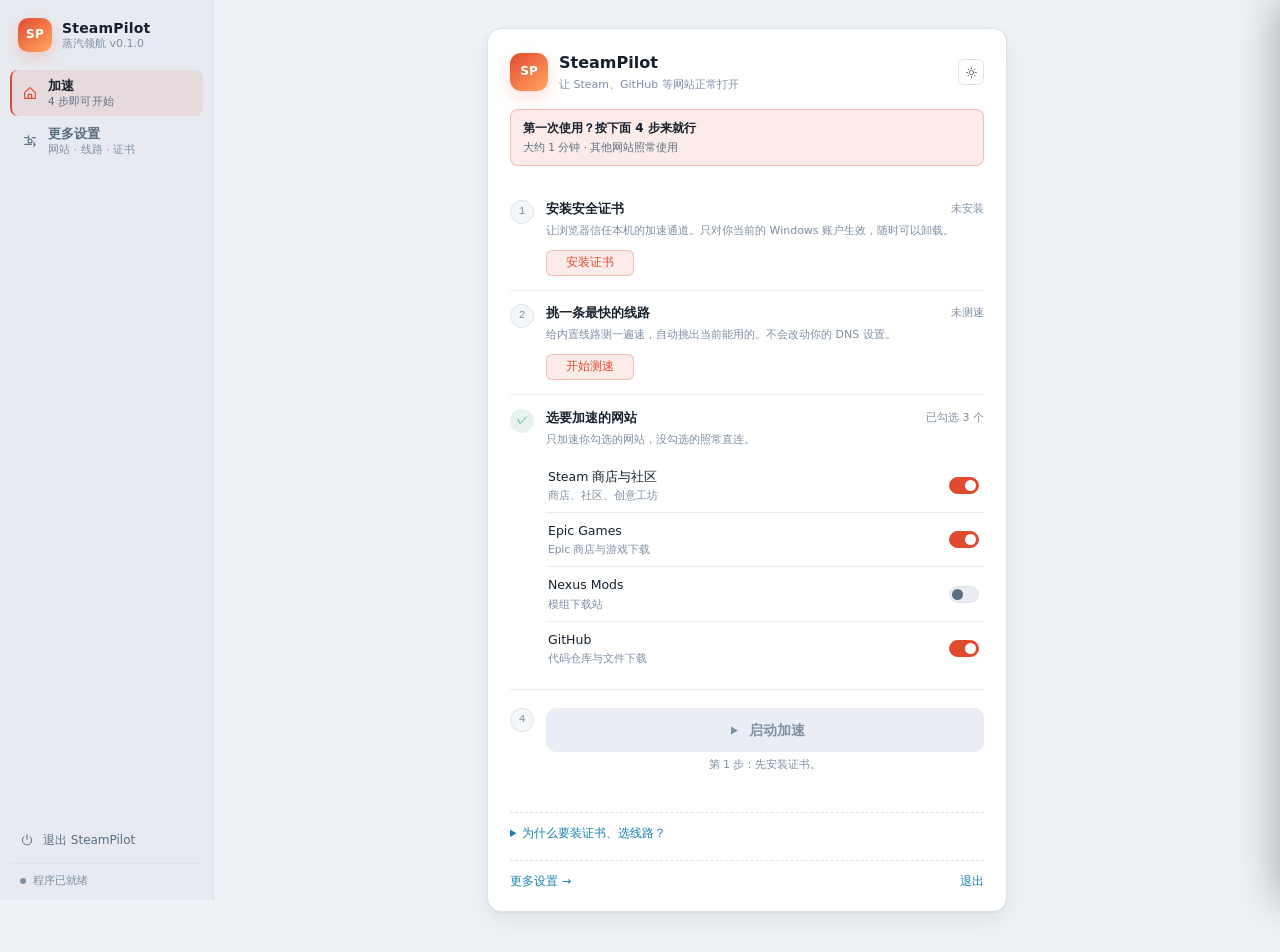
==== static/index.html @ 808a5dc0 "初始化 SteamPilot：Tauri 2 本地加速代理 - 本地 CA + CONNECT/MITM 代理，Akamai 别名 SNI 绕过阻断、严格验签 - 三级漏斗优选 + 在线反馈评分与失败" ====
<!DOCTYPE html>
<html lang="zh-CN" data-theme="light">
<head>
  <meta charset="UTF-8" />
  <meta name="viewport" content="width=device-width, initial-scale=1.0" />
  <title>SteamPilot · 蒸汽领航</title>
  <link rel="stylesheet" href="styles.css" />
</head>
<body>
<div class="app">
  <!-- ==================== 左侧导航 ==================== -->
  <aside class="rail">
    <div class="brand">
      <div class="brand-mark">SP</div>
      <div class="brand-txt">
        <strong>SteamPilot</strong>
        <span>蒸汽领航 v0.1.0</span>
      </div>
    </div>

    <nav class="nav" id="nav">
      <button class="nav-item active" data-view="home">
        <svg viewBox="0 0 24 24"><path d="M4 11.2 12 4l8 7.2V20H4z"/><path d="M9.5 20v-6h5v6"/></svg>
        <span class="nav-txt"><b>加速</b><i id="nav-sub-home">四步完成设置</i></span>
      </button>
      <button class="nav-item nav-home-toggle" data-view="advanced">
        <svg viewBox="0 0 24 24"><circle cx="12" cy="12" r="3"/><path d="M4 7h4M16 7h4M4 17h10M18 17h2M10 4v6M18 14v6"/></svg>
        <span class="nav-txt"><b>更多设置</b><i>网站 · 线路 · 证书</i></span>
      </button>
      <div class="nav-divider nav-advanced"></div>
      <button class="nav-item nav-advanced" data-view="services">
        <svg viewBox="0 0 24 24"><rect x="3" y="4" width="18" height="7" rx="2"/><rect x="3" y="14" width="18" height="7" rx="2"/><path d="M7 7.5h.01M7 17.5h.01"/></svg>
        <span class="nav-txt"><b>网站列表</b><i id="nav-sub-services">0 / 0</i></span>
      </button>
      <button class="nav-item nav-advanced" data-view="cdn">
        <svg viewBox="0 0 24 24"><path d="M6.5 18.5a4.5 4.5 0 0 1-.3-9A6 6 0 0 1 18 10a4.25 4.25 0 0 1-.4 8.5H6.5Z"/><path d="M12 13v4"/></svg>
        <span class="nav-txt"><b>线路测速</b><i id="nav-sub-cdn">0 / 4 线路启用</i></span>
      </button>
      <button class="nav-item nav-advanced" data-view="settings">
        <svg viewBox="0 0 24 24"><circle cx="12" cy="12" r="3"/><path d="M4 7h4M16 7h4M4 17h10M18 17h2M10 4v6M18 14v6"/></svg>
        <span class="nav-txt"><b>常规设置</b><i>开机 · 代理 · 证书</i></span>
      </button>
    </nav>

    <div class="rail-gap"></div>

    <div class="rail-actions">
      <button class="rail-btn" id="quit-app">
        <svg viewBox="0 0 24 24"><path d="M12 3v8"/><path d="M6.5 6.5a8 8 0 1 0 11 0"/></svg>
        <span>退出 SteamPilot</span>
      </button>
    </div>

    <div class="rail-status">
      <span class="dot" id="side-dot"></span>
      <span id="side-status">后端已连接</span>
    </div>
  </aside>

  <!-- ==================== 工作区 ==================== -->
  <div class="workspace">

    <!-- ---------- 首页：四步引导 ---------- -->
    <section class="view active" id="view-home">
      <div class="home-wrap">
        <div class="home-card">
          <div class="home-top">
            <div class="home-brand">
              <span class="home-mark">SP</span>
              <div>
                <h1>SteamPilot</h1>
                <p>让 Steam、GitHub 等网站正常打开</p>
              </div>
            </div>
            <button class="btn-icon" id="home-theme" title="切换深浅主题" aria-label="切换主题">
              <svg viewBox="0 0 24 24"><path d="M12 3v2M12 19v2M3 12h2M19 12h2M5.6 5.6l1.4 1.4M17 17l1.4 1.4M18.4 5.6 17 7M7 17l-1.4 1.4"/><circle cx="12" cy="12" r="4"/></svg>
            </button>
          </div>

          <div class="home-welcome">
            <strong>第一次使用？按下面 4 步来就行</strong>
            <span>大约 1 分钟 · 其他网站照常使用</span>
          </div>

          <ol class="steps-list">
            <li class="step-item" id="step-ca">
              <span class="step-no" data-num="1">1</span>
              <div class="step-body">
                <div class="step-line"><strong>安装安全证书</strong><span class="step-state" id="step-ca-state">未完成</span></div>
                <p>让浏览器信任本机的加速通道。只对你当前的 Windows 账户生效，随时可以卸载。</p>
                <button class="btn-sm accent" id="step-ca-btn">安装证书</button>
              </div>
            </li>

            <li class="step-item" id="step-nodes">
              <span class="step-no" data-num="2">2</span>
              <div class="step-body">
                <div class="step-line"><strong>挑一条最快的线路</strong><span class="step-state" id="step-nodes-state">未测速</span></div>
                <p>给内置线路测一遍速，自动挑出当前能用的。不会改动你的 DNS 设置。</p>
                <button class="btn-sm accent" id="step-nodes-btn">开始测速</button>
              </div>
            </li>

            <li class="step-item" id="step-sites">
              <span class="step-no" data-num="3">3</span>
              <div class="step-body">
                <div class="step-line"><strong>选要加速的网站</strong><span class="step-state" id="step-sites-state">已选 0 个</span></div>
                <p>只加速你勾选的网站，没勾选的照常直连。</p>
                <div class="home-sites" id="home-sites"></div>
              </div>
            </li>

            <li class="step-item" id="step-run">
              <span class="step-no" data-num="4">4</span>
              <div class="step-body">
                <button class="home-run" id="home-run">
                  <svg viewBox="0 0 24 24" class="home-run-ico"><path d="M8 5.5v13l11-6.5z" fill="currentColor" stroke="none"/></svg>
                  <span id="home-run-label">启动加速</span>
                </button>
                <p class="home-hint" id="home-hint">完成前面的步骤后即可启动。</p>
              </div>
            </li>
          </ol>

          <details class="home-help">
            <summary>为什么要装证书、选线路？</summary>
            <p>这些网站在国内访问时容易被干扰，常常打不开或特别慢。软件会先把它们引到本机的加速通道，再从提前测速挑出来的线路转发出去。证书只是让浏览器信任这条本机通道。只有你勾选的网站会走加速，其他网站照常直连。</p>
            <p>隐私说明：已勾选网站的 HTTPS 内容会经过本机代理，理论上在本机可见；软件不会记录 Cookie、密码等信息，也不会上传。不勾选的网站完全不经过本软件。</p>
          </details>

          <div class="home-foot">
            <button class="link-btn" data-goto="advanced">更多设置 →</button>
            <button class="link-btn" id="home-quit">退出</button>
          </div>
        </div>
      </div>
    </section>

    <!-- ---------- 服务管理 ---------- -->
    <section class="view" id="view-services">
      <div class="page">
        <header class="page-head">
          <div>
            <h2>服务管理</h2>
            <p>勾选需要加速的站点；创意工坊修复是 Steam 的内置子功能。</p>
          </div>
          <div class="page-actions">
            <span class="pill" id="svc-count">已启用 0 / 0</span>
          </div>
        </header>
        <div class="tree" id="service-tree"></div>
        <footer class="simple-foot">
          <span class="foot-note">本地节点池 · 手动更新</span>
          <button class="btn-sm" id="btn-refresh">重新优选</button>
        </footer>
      </div>
    </section>

    <!-- ---------- CDN 优选 ---------- -->
    <section class="view" id="view-cdn">
      <div class="page">
        <header class="page-head">
          <div>
            <h2>CDN 优选与上游加速</h2>
            <p>每条线路独立测速，只对启用的线路生效，其余流量保持直连。</p>
          </div>
          <div class="page-actions">
            <button class="btn-sm" id="cdn-settings-btn" title="测速设置">
              <svg viewBox="0 0 24 24" class="btn-ico"><path d="M4 7h9M17 7h3M4 17h3M11 17h9"/><circle cx="15" cy="7" r="2"/><circle cx="9" cy="17" r="2"/></svg>
              测速设置
            </button>
          </div>
        </header>

        <div class="cdn-controls">
          <label class="cc-num"><span>测速总限速</span><input class="text-input narrow" id="cdn-total-limit" type="number" min="10" max="10000" step="10" value="1000" /><em>Mbps</em></label>
          <span class="pill" id="cdn-last-test">尚未测速</span>
        </div>

        <div class="cdn-list" id="cdn-grid"></div>

        <footer class="simple-foot">
          <span class="foot-note">本地节点池 · 手动更新 · 仅 IPv4</span>
          <button class="btn-sm" id="btn-refresh">重新测速已启用的 CDN</button>
        </footer>
      </div>
    </section>

    <!-- ---------- 设置 ---------- -->
    <section class="view" id="view-settings">
      <div class="page">
        <div class="tab-pane active">
          <section class="sec">
            <div class="sec-head"><h3>常规</h3></div>
            <div class="row-line">
              <div class="row-label"><strong>界面主题</strong><span>切换后立即生效并记住选择</span></div>
              <select id="set-theme"><option value="dark">深色</option><option value="light">浅色</option></select>
            </div>
            <label class="row-line">
              <div class="row-label"><strong>开机自启</strong><span>登录 Windows 后自动启动</span></div>
              <input type="checkbox" class="sw" id="set-startup" />
            </label>
            <label class="row-line">
              <div class="row-label"><strong>静默启动</strong><span>只驻留托盘，不弹出主窗口</span></div>
              <input type="checkbox" class="sw" id="set-silent" />
            </label>
            <label class="row-line">
              <div class="row-label"><strong>启动后自动加速</strong><span>沿用上次启用的服务</span></div>
              <input type="checkbox" class="sw" id="set-auto" />
            </label>
            <label class="row-line">
              <div class="row-label"><strong>自动检查更新</strong><span>GitHub Releases 通道</span></div>
              <input type="checkbox" class="sw" id="set-update" checked />
            </label>
          </section>

          <section class="sec">
            <div class="sec-head"><h3>网络接管</h3><span class="pill ok">系统代理 + PAC</span></div>
            <p class="sec-note">启动时把系统代理指向一个本地分流文件：只有勾选的网站走加速，其他网站照常直连。不需要管理员权限，也不装虚拟网卡。</p>
            <label class="row-line">
              <div class="row-label"><strong>退出时自动恢复</strong><span>关闭软件时还原你原来的代理设置</span></div>
              <input type="checkbox" class="sw" id="capture-restore" checked />
            </label>
          </section>

          <section class="sec">
            <div class="sec-head"><h3>本地证书</h3><span class="pill" id="ca-pill">未安装</span></div>
            <div class="cert-card">
              <div class="cert-ico">
                <svg viewBox="0 0 24 24"><path d="M12 3l7 3v6c0 4-3 7-7 9-4-2-7-5-7-9V6z"/><path d="m9 12 2 2 4-4"/></svg>
              </div>
              <div class="cert-txt">
                <strong id="ca-status">本地根证书未安装</strong>
                <p>浏览器到本地代理这一段需要被信任的证书。安装会弹出系统确认，程序绝不静默写入根证书。</p>
              </div>
              <div class="cert-actions">
                <button class="btn-sm accent" id="install-ca">安装证书</button>
                <button class="btn-sm" id="uninstall-ca">取消信任</button>
              </div>
            </div>
          </section>
        </div>
      </div>
    </section>

  </div>
</div>

  <!-- ---------- 测速设置抽屉 ---------- -->
  <div class="drawer-mask" id="drawer-mask"></div>
  <aside class="drawer" id="test-drawer" aria-hidden="true">
    <div class="drawer-head">
      <div><h3>测速设置</h3><p>测速标的按线路分开，其余参数对所有线路生效</p></div>
      <button class="btn-icon" id="drawer-close" title="关闭" aria-label="关闭">
        <svg viewBox="0 0 24 24"><path d="m6 6 12 12M18 6 6 18"/></svg>
      </button>
    </div>

    <div class="drawer-body">
      <div class="tset-grid">
        <section class="tset-group">
          <h4>测速标的（按线路）</h4>
          <p class="tset-tip">每条线路只测自己 CDN 上的文件。四家链接不能共用，否则测出来的速率是假的。</p>
          <div class="url-list" id="ts-url-list"></div>

          <h4>候选与复用</h4>
          <label class="tset-row">
            <div><strong>复用 5 分钟内的优选结果</strong><small>重复测速时先看上次结果是否还新</small></div>
            <input type="checkbox" class="sw" id="ts-reuse" />
          </label>
          <label class="tset-row">
            <div><strong>随机替换被测 IP</strong><small>测速前将每个 IPv4 的末段随机替换为 10~254</small></div>
            <input type="checkbox" class="sw" id="ts-random-tail" />
          </label>
          <div class="tset-row">
            <div><strong>测速 IP 列表</strong><small>使用内置节点池，本地文件手动更新</small></div>
            <span class="pill" id="ts-ip-count">0 个 IP</span>
          </div>
        </section>

        <section class="tset-group">
          <h4>速率筛选</h4>
          <label class="tset-row">
            <div><strong>最低速率</strong><small>全部批次测速汇总后，低于该速率的节点不进入结果</small></div>
            <span class="num-wrap"><input class="text-input narrow" id="ts-min-speed" type="number" min="1" max="10000" step="1" value="10" /><em>Mbps</em></span>
          </label>
          <label class="tset-row">
            <div><strong>优选 IP 保留上限</strong><small>汇总后按速度优先、延迟次优先保留</small></div>
            <input class="text-input narrow" id="ts-keep" type="number" min="1" max="64" value="2" />
          </label>

          <h4>批次与并发</h4>
          <label class="tset-row">
            <div><strong>参与后续检测数量</strong><small>0 表示全部 IP；否则按延迟从快到慢取</small></div>
            <input class="text-input narrow" id="ts-stage1" type="number" min="0" max="256" value="8" />
          </label>
          <label class="tset-row">
            <div><strong>每批测速 IP 上限</strong><small>一次只测一个，结果最稳但会慢一些</small></div>
            <input class="text-input narrow" id="ts-batch" type="number" min="1" max="64" value="1" />
          </label>
          <label class="tset-row">
            <div><strong>手动及启动测速并发数</strong><small>内部并发，不是同时启用的 CDN 数量</small></div>
            <input class="text-input narrow" id="ts-concurrency" type="number" min="1" max="128" value="8" />
          </label>
        </section>
      </div>

      <details class="tset-adv">
        <summary>高级探测参数</summary>
        <div class="tset-adv-body">
          <label class="tset-row"><div><strong>握手超时</strong><small>TCP + TLS 握手等待上限</small></div><span class="num-wrap"><input class="text-input narrow" id="ts-timeout" type="number" min="500" max="15000" step="500" value="4000" /><em>ms</em></span></label>
          <label class="tset-row"><div><strong>取样大小</strong><small>下载测速的 Range 取样长度</small></div><span class="num-wrap"><input class="text-input narrow" id="ts-sample" type="number" min="1" max="64" value="8" /><em>MB</em></span></label>
          <label class="tset-row"><div><strong>上游别名 SNI</strong><small>Akamai 证书校验所用的合法别名</small></div>
            <select id="ts-alias">
              <option value="auto">自动轮换</option>
              <option value="steamcommunity-a.akamaihd.net">steamcommunity-a.akamaihd.net</option>
              <option value="steamstore-a.akamaized.net">steamstore-a.akamaized.net</option>
              <option value="steamcdn-a.akamaihd.net">steamcdn-a.akamaihd.net</option>
              <option value="steambroadcast.akamaized.net">steambroadcast.akamaized.net</option>
            </select>
          </label>
          <label class="tset-row"><div><strong>证书校验保留数</strong><small>通过严格验签后进入测速的节点数</small></div><input class="text-input narrow" id="ts-stage2" type="number" min="1" max="64" value="4" /></label>
        </div>
      </details>
    </div>

    <div class="drawer-foot">
      <span class="drawer-note">设置保存在本机，不影响白名单以外的流量。</span>
      <div>
        <button class="btn-sm" id="drawer-cancel">取消</button>
        <button class="btn-sm accent" id="drawer-save">保存设置</button>
      </div>
    </div>
  </aside>

<div class="toast" id="toast"></div>
<script src="nodes-data.js"></script>
<script src="app.js"></script>
</body>
</html>
---- static/styles.css ----
/* ==========================================================================
   SteamPilot 界面样式
   布局参考：左侧导航 / 中间列表 / 右侧控制栏，工作区各页可独立滚动
   配色：石墨底 + 炭火主色（动作）+ 钢蓝数据色（指标），与纯红方案区分
   ========================================================================== */

:root {
  --bg: #0b0f14;
  --rail: #0d131a;
  --panel: #111922;
  --panel-2: #16202b;
  --panel-3: #1b2733;
  --line: #1e2a36;
  --line-soft: #17212b;
  --text: #e7eef6;
  --dim: #8ba0b4;
  --dim-2: #63788d;
  --accent: #ff6448;
  --accent-soft: rgba(255, 100, 72, 0.13);
  --accent-line: rgba(255, 100, 72, 0.38);
  --steel: #58b6e0;
  --steel-soft: rgba(88, 182, 224, 0.13);
  --green: #3fce8f;
  --green-soft: rgba(63, 206, 143, 0.12);
  --amber: #e9b44c;
  --amber-soft: rgba(233, 180, 76, 0.12);
  --cb-border: #33465a;
  --shadow: 0 1px 0 rgba(255, 255, 255, 0.02), 0 12px 30px rgba(0, 0, 0, 0.35);
}

html[data-theme="light"] {
  --bg: #eef1f5;
  --rail: #e7ebf1;
  --panel: #ffffff;
  --panel-2: #f4f6fa;
  --panel-3: #eaeef4;
  --line: #dde3ec;
  --line-soft: #e8edf3;
  --text: #16202c;
  --dim: #5b6d80;
  --dim-2: #7e8fa2;
  --accent: #e04a2f;
  --accent-soft: rgba(224, 74, 47, 0.1);
  --accent-line: rgba(224, 74, 47, 0.3);
  --steel: #1c7fae;
  --steel-soft: rgba(28, 127, 174, 0.1);
  --green: #17855c;
  --green-soft: rgba(23, 133, 92, 0.1);
  --amber: #9a6a00;
  --amber-soft: rgba(154, 106, 0, 0.1);
  --cb-border: #b9c6d5;
  --shadow: 0 1px 2px rgba(22, 32, 44, 0.06), 0 10px 24px rgba(22, 32, 44, 0.06);
}

* { box-sizing: border-box; }

html, body { height: 100%; }
body {
  margin: 0;
  overflow: hidden;
  background: var(--bg);
  color: var(--text);
  font: 13px/1.45 "Segoe UI", "Microsoft YaHei", system-ui, -apple-system, sans-serif;
  -webkit-font-smoothing: antialiased;
}

button, input, select { font: inherit; color: inherit; }
button { cursor: pointer; border: 0; background: none; padding: 0; }
svg { width: 16px; height: 16px; fill: none; stroke: currentColor; stroke-width: 1.7; stroke-linecap: round; stroke-linejoin: round; flex: 0 0 auto; }
input, select { outline: none; }
::selection { background: var(--accent-soft); }

/* 滚动条 */
::-webkit-scrollbar { width: 10px; height: 10px; }
::-webkit-scrollbar-thumb { background: var(--panel-3); border-radius: 8px; border: 2px solid transparent; background-clip: padding-box; }
::-webkit-scrollbar-thumb:hover { background: var(--dim-2); background-clip: padding-box; border: 2px solid transparent; }
::-webkit-scrollbar-track { background: transparent; }

/* ============================ 左侧导航 ============================ */
.app { display: flex; height: 100vh; }

.rail {
  width: 214px; flex: 0 0 214px;
  background: var(--rail);
  border-right: 1px solid var(--line);
  display: flex; flex-direction: column;
  padding: 16px 10px 0;
}

.brand { display: flex; align-items: center; gap: 10px; padding: 2px 8px 18px; }
.brand-mark {
  width: 34px; height: 34px; border-radius: 10px;
  display: grid; place-items: center;
  background: linear-gradient(140deg, var(--accent), #ff9a5a 85%);
  color: #fff; font-size: 12px; font-weight: 800; letter-spacing: 0.4px;
  box-shadow: 0 6px 16px rgba(255, 100, 72, 0.25);
}
.brand-txt { display: flex; flex-direction: column; line-height: 1.3; min-width: 0; }
.brand-txt strong { font-size: 14px; letter-spacing: 0.2px; }
.brand-txt span { color: var(--dim-2); font-size: 11px; }

.nav { display: flex; flex-direction: column; gap: 2px; }
.nav-item {
  display: flex; align-items: center; gap: 10px;
  padding: 8px 10px; border-radius: 8px;
  color: var(--dim); text-align: left;
  border-left: 2px solid transparent;
  transition: background 0.14s, color 0.14s;
}
.nav-item:hover { background: var(--panel); color: var(--text); }
.nav-item.active { background: var(--accent-soft); color: var(--text); border-left-color: var(--accent); }
.nav-item.active svg { color: var(--accent); }
.nav-txt { display: flex; flex-direction: column; line-height: 1.28; min-width: 0; }
.nav-txt b { font-size: 13px; font-weight: 600; }
.nav-txt i { font-style: normal; color: var(--dim-2); font-size: 10.5px; letter-spacing: 0.1px; }
.nav-item.active .nav-txt i { color: var(--dim); }

.rail-gap { flex: 1; }

.traffic {
  border-top: 1px solid var(--line);
  border-bottom: 1px solid var(--line);
  padding: 10px 10px 9px;
  display: flex; flex-direction: column; gap: 6px;
}
.traffic-row { display: flex; align-items: center; justify-content: space-between; font-size: 11px; color: var(--dim-2); }
.traffic-row b { font-family: Consolas, "Courier New", monospace; font-size: 11px; color: var(--dim); font-weight: 500; }
.traffic-row.total { margin-top: 3px; padding-top: 7px; border-top: 1px dashed var(--line); color: var(--dim); }
.traffic-row.total b { color: var(--steel); }

.rail-actions { display: flex; flex-direction: column; gap: 1px; padding: 6px 0; }
.rail-btn {
  display: flex; align-items: center; gap: 9px;
  padding: 8px 10px; border-radius: 7px; color: var(--dim); font-size: 12px;
}
.rail-btn:hover { background: var(--panel); color: var(--text); }
.rail-btn svg { width: 14px; height: 14px; }

.rail-status {
  display: flex; align-items: center; gap: 7px;
  padding: 9px 10px 11px; border-top: 1px solid var(--line);
  color: var(--dim-2); font-size: 11px;
}
.dot { width: 6px; height: 6px; border-radius: 50%; background: var(--dim-2); display: inline-block; }
.dot.on { background: var(--green); box-shadow: 0 0 0 3px var(--green-soft); }

/* ============================ 工作区 ============================ */
.workspace { flex: 1; min-width: 0; display: flex; }
.view { display: none; flex: 1; min-width: 0; }
.view.active { display: flex; }

.col { display: flex; flex-direction: column; min-width: 0; min-height: 0; }
.list-col { flex: 1; background: var(--bg); }
.side-col { width: 296px; flex: 0 0 296px; background: var(--rail); border-left: 1px solid var(--line); overflow: auto; }

.col-head {
  height: 52px; flex: 0 0 52px;
  display: flex; align-items: center; justify-content: space-between; gap: 12px;
  padding: 0 14px;
  border-bottom: 1px solid var(--line);
  background: var(--bg);
}
.col-title { display: flex; align-items: baseline; gap: 9px; min-width: 0; }
.col-title h2 { margin: 0; font-size: 14px; font-weight: 650; letter-spacing: 0.2px; }
.count { color: var(--dim-2); font-size: 11px; }
.hint { color: var(--dim-2); font-size: 10.5px; }
.col-tools { display: flex; align-items: center; gap: 10px; }

.mini-check { display: flex; align-items: center; gap: 6px; color: var(--dim); font-size: 11.5px; cursor: pointer; user-select: none; white-space: nowrap; }
.mini-check input { margin: 0; }

.search {
  display: flex; align-items: center; gap: 6px;
  background: var(--panel); border: 1px solid var(--line);
  border-radius: 7px; padding: 0 8px; height: 28px;
  transition: border-color 0.14s;
}
.search:focus-within { border-color: var(--accent-line); }
.search svg { width: 13px; height: 13px; color: var(--dim-2); }
.search input { width: 150px; border: 0; background: none; font-size: 12px; }
.search input::placeholder { color: var(--dim-2); }

/* 自定义勾选框 */
input[type="checkbox"].cb, .mini-check input, #svc-all {
  appearance: none; width: 14px; height: 14px; border-radius: 4px;
  border: 1px solid var(--cb-border); background: var(--panel-2);
  display: inline-grid; place-content: center; cursor: pointer; flex: 0 0 auto;
  transition: 0.13s;
}
input[type="checkbox"].cb:hover, #svc-all:hover { border-color: var(--accent); }
input[type="checkbox"].cb:checked, #svc-all:checked {
  background: var(--accent); border-color: var(--accent);
}
input[type="checkbox"].cb:checked::after, #svc-all:checked::after {
  content: ""; width: 8px; height: 4px; margin-top: -2px;
  border-left: 1.8px solid #fff; border-bottom: 1.8px solid #fff;
  transform: rotate(-45deg);
}
input[type="checkbox"].cb:indeterminate, #svc-all:indeterminate {
  background: var(--accent-soft); border-color: var(--accent-line);
}
input[type="checkbox"].cb:indeterminate::after, #svc-all:indeterminate::after {
  content: ""; width: 7px; height: 1.8px; background: var(--accent);
}

/* 开关 */
input[type="checkbox"].sw {
  appearance: none; width: 34px; height: 19px; flex: 0 0 34px;
  border-radius: 99px; background: var(--panel-3); border: 1px solid var(--line);
  position: relative; cursor: pointer; transition: 0.16s;
}
input[type="checkbox"].sw::after {
  content: ""; position: absolute; top: 2px; left: 2px;
  width: 13px; height: 13px; border-radius: 50%;
  background: var(--dim); transition: 0.16s;
}
input[type="checkbox"].sw:checked { background: var(--accent); border-color: var(--accent); }
input[type="checkbox"].sw:checked::after { left: 17px; background: #fff; }

/* 小号开关：放在服务详情里，不喧宾夺主 */
input[type="checkbox"].sw.sm { width: 30px; height: 17px; flex-basis: 30px; }
input[type="checkbox"].sw.sm::after { width: 11px; height: 11px; }
input[type="checkbox"].sw.sm:checked::after { left: 15px; }

/* ============================ 服务树 ============================ */
.tree { flex: 1; overflow: auto; padding: 6px 0 18px; }

.grp { padding: 0 8px; }
.grp-head {
  display: flex; align-items: center; gap: 8px;
  height: 34px; padding: 0 8px; border-radius: 7px;
  color: var(--text); user-select: none;
}
.grp-head:hover { background: var(--panel); }
.chev {
  width: 16px; height: 16px; display: grid; place-items: center;
  color: var(--dim-2); transition: transform 0.16s;
}
.chev svg { width: 12px; height: 12px; }
.grp.collapsed .chev { transform: rotate(-90deg); }
.grp-ico { width: 18px; height: 18px; display: grid; place-items: center; color: var(--steel); }
.grp-ico svg { width: 15px; height: 15px; }
.grp-name { font-size: 12.5px; font-weight: 600; letter-spacing: 0.2px; }
.grp-count { margin-left: auto; color: var(--dim-2); font-size: 11px; font-family: Consolas, monospace; }
.grp-body { padding: 1px 0 6px; }
.grp.collapsed .grp-body { display: none; }

.row {
  display: flex; align-items: center; gap: 8px;
  height: 32px; padding: 0 8px 0 26px; border-radius: 6px;
  position: relative; user-select: none;
}
.row:hover { background: var(--panel); }
.row-name { font-size: 12.5px; color: var(--text); cursor: default; }
.row.dim .row-name { color: var(--dim); }
.row .chip {
  font-size: 9.5px; letter-spacing: 0.3px; text-transform: uppercase;
  padding: 1px 5px; border-radius: 4px; color: var(--dim);
  background: var(--panel-2); border: 1px solid var(--line); opacity: 0;
  transition: opacity 0.12s;
}
.row:hover .chip, .row.open .chip { opacity: 1; }
.chip.akamai { color: #ff9f6e; }
.chip.fastly { color: #a08cff; }
.chip.cloudflare { color: var(--amber); }
.chip.auto { color: var(--steel); }
.chip.fix { color: var(--green); }
.row-info {
  margin-left: auto; width: 20px; height: 20px; border-radius: 5px;
  display: grid; place-items: center; color: var(--dim-2); opacity: 0;
}
.row:hover .row-info, .row.open .row-info { opacity: 1; }
.row-info:hover { background: var(--panel-3); color: var(--text); }
.row-info svg { width: 13px; height: 13px; }

.row-detail {
  margin: 2px 8px 6px 26px; padding: 10px 12px;
  background: var(--panel); border: 1px solid var(--line);
  border-left: 2px solid var(--accent-line);
  border-radius: 0 7px 7px 0;
  display: grid; gap: 5px;
  animation: fade 0.14s ease-out;
}
@keyframes fade { from { opacity: 0; transform: translateY(-3px); } to { opacity: 1; transform: none; } }
.row-detail div { display: flex; gap: 10px; font-size: 11.5px; }
.row-detail span { color: var(--dim-2); flex: 0 0 62px; }
.row-detail code { font-family: Consolas, monospace; color: var(--dim); font-size: 11px; word-break: break-all; }

.add-row {
  width: calc(100% - 32px);
  margin: 10px 16px 0; padding: 8px; border-radius: 6px;
  color: var(--dim); cursor: pointer;
  border: 1px dashed var(--line);
  display: flex; align-items: center; gap: 7px;
  font-size: 11.5px; text-align: left;
  transition: 0.14s;
}
.add-row:hover { color: var(--accent); border-color: var(--accent-line); background: var(--accent-soft); }
.add-row svg { width: 12px; height: 12px; }

.add-form {
  margin: 6px 16px 0; padding: 12px;
  background: var(--panel); border: 1px solid var(--line); border-radius: 8px;
  display: flex; flex-direction: column; gap: 8px;
}
.add-form input {
  height: 28px; padding: 0 9px; font-size: 11.5px;
  background: var(--panel-2); border: 1px solid var(--line); border-radius: 6px;
}
.add-form input:focus { border-color: var(--accent-line); }
.add-form .form-actions { display: flex; justify-content: flex-end; gap: 6px; }

.col-foot {
  display: flex; align-items: center; justify-content: space-between; gap: 12px;
  padding: 0 14px; border-top: 1px solid var(--line);
  background: var(--rail);
}
.foot-note { color: var(--dim-2); font-size: 11px; }
.foot-actions { display: flex; align-items: center; gap: 6px; }

.btn-sm {
  height: 26px; padding: 0 10px; border-radius: 6px;
  border: 1px solid var(--line); background: var(--panel);
  color: var(--dim); font-size: 11.5px; white-space: nowrap;
  transition: 0.14s;
}
.btn-sm:hover { color: var(--text); border-color: #33465a; }
.btn-sm.accent { background: var(--accent-soft); border-color: var(--accent-line); color: var(--accent); }
.btn-sm.accent:hover { background: var(--accent); color: #fff; }
.btn-icon {
  width: 26px; height: 26px; border-radius: 6px;
  border: 1px solid var(--line); background: var(--panel);
  display: grid; place-items: center; color: var(--dim);
}
.btn-icon:hover { color: var(--accent); border-color: var(--accent-line); }
.btn-icon svg { width: 13px; height: 13px; }

/* ============================ 右侧控制栏 ============================ */
.side-head { background: transparent; border-bottom-color: var(--line); padding: 0 14px; }
.state { display: flex; align-items: center; gap: 6px; color: var(--dim-2); font-size: 11px; }
.state.on { color: var(--green); }

.side-body { padding: 14px; }
.run-wrap { display: flex; gap: 6px; }
.run-btn {
  flex: 1; height: 38px; border-radius: 8px;
  display: flex; align-items: center; justify-content: center; gap: 7px;
  background: var(--accent); color: #fff; font-size: 13px; font-weight: 600;
  box-shadow: 0 8px 20px rgba(255, 100, 72, 0.22);
  transition: filter 0.14s;
}
.run-btn:hover { filter: brightness(1.08); }
.run-btn .run-ico { width: 14px; height: 14px; }
.run-btn.running { background: var(--panel-3); color: var(--text); box-shadow: none; border: 1px solid var(--line); }
.run-hint { margin: 9px 0 0; color: var(--dim-2); font-size: 11px; line-height: 1.6; }

.side-h {
  margin: 18px 0 8px; font-size: 11px; font-weight: 600;
  color: var(--dim-2); letter-spacing: 0.6px; text-transform: uppercase;
  display: flex; align-items: center; justify-content: space-between;
}
.side-h .link { color: var(--steel); font-size: 10.5px; text-transform: none; letter-spacing: 0; cursor: pointer; }
.side-h .link:hover { text-decoration: underline; }

.kv { margin: 0; display: flex; flex-direction: column; }
.kv div { display: flex; align-items: center; justify-content: space-between; gap: 10px; padding: 6px 0; }
.kv dt { color: var(--dim-2); font-size: 11.5px; }
.kv dd { margin: 0; font-size: 11.5px; color: var(--text); text-align: right; }
.kv dd.mono { font-family: Consolas, monospace; font-size: 11px; max-width: 158px; overflow: hidden; text-overflow: ellipsis; white-space: nowrap; }
.kv dd.good { color: var(--green); }
.kv dd.wait { color: var(--amber); }

.mini-log { list-style: none; margin: 0; padding: 0; display: flex; flex-direction: column; gap: 5px; }
.mini-log li {
  font-size: 11px; color: var(--dim); line-height: 1.5;
  padding-left: 10px; position: relative;
  overflow: hidden; text-overflow: ellipsis; white-space: nowrap;
}
.mini-log li::before {
  content: ""; position: absolute; left: 0; top: 6px;
  width: 4px; height: 4px; border-radius: 50%; background: var(--dim-2);
}
.mini-log li.ok::before { background: var(--green); }
.mini-log li.warn::before { background: var(--amber); }

.notice {
  margin: 18px 0 0; padding: 9px 10px;
  background: var(--panel); border: 1px dashed var(--line); border-radius: 7px;
  color: var(--dim-2); font-size: 10.5px; line-height: 1.6;
}

/* ============================ 通用页面 ============================ */
.page { flex: 1; min-width: 0; overflow: auto; padding: 0 18px 26px; }
.page-head {
  display: flex; align-items: flex-start; justify-content: space-between; gap: 20px;
  padding: 18px 0 16px;
  position: sticky; top: 0; z-index: 6;
  background: linear-gradient(var(--bg) 78%, transparent);
}
.page-head h2 { margin: 0; font-size: 15px; font-weight: 650; }
.page-head p { margin: 5px 0 0; color: var(--dim-2); font-size: 11.5px; }
.page-actions { display: flex; align-items: center; gap: 8px; }

/* CDN 卡片：一行一条线路，右侧「测速设置 / 重新测速」两个按钮 */
.cdn-controls {
  display: flex; align-items: center; flex-wrap: wrap; gap: 10px 20px;
  padding: 10px 12px; margin-bottom: 10px;
  background: var(--panel); border: 1px solid var(--line); border-radius: 9px;
}
.cc-num { display: flex; align-items: center; gap: 8px; color: var(--dim-2); font-size: 11px; }
.cc-num .text-input { width: 86px; text-align: right; }
.cc-num em { font-style: normal; }
.cc-num .pill { margin-left: auto; }

.cdn-list { display: flex; flex-direction: column; gap: 8px; }
.cdn {
  display: flex; align-items: center; gap: 11px;
  background: var(--panel); border: 1px solid var(--line); border-radius: 9px;
  padding: 11px 12px; transition: border-color 0.16s;
}
.cdn:hover { border-color: #2a3a4a; }
.cdn.off { opacity: 0.6; }
.cdn-logo {
  width: 32px; height: 32px; border-radius: 8px; flex: 0 0 32px;
  display: grid; place-items: center;
  font-size: 11px; font-weight: 800; letter-spacing: 0.2px;
}
.cdn-logo.akamai { background: rgba(255, 100, 72, 0.14); color: #ff8f6f; }
.cdn-logo.fastly { background: rgba(160, 140, 255, 0.14); color: #a08cff; }
.cdn-logo.cloudflare { background: rgba(233, 180, 76, 0.14); color: var(--amber); }
.cdn-logo.cloudfront { background: rgba(88, 182, 224, 0.14); color: var(--steel); }
.cdn-id { flex: 1; min-width: 0; display: flex; flex-direction: column; gap: 3px; }
.cdn-title { display: flex; align-items: center; gap: 8px; }
.cdn-title strong { font-size: 12.5px; }
.cdn-count {
  font-size: 10px; color: var(--steel); background: var(--steel-soft);
  padding: 1px 6px; border-radius: 99px; white-space: nowrap;
}
.cdn-id small {
  color: var(--dim-2); font-size: 10.5px;
  overflow: hidden; text-overflow: ellipsis; white-space: nowrap;
}
.cdn-actions { display: flex; gap: 5px; }
.btn-icon.sm { width: 27px; height: 27px; }
.btn-icon.sm svg { width: 14px; height: 14px; }
.btn-icon:disabled { opacity: 0.4; cursor: not-allowed; }
.btn-ico { width: 13px; height: 13px; }

.pill {
  font-size: 10px; padding: 2px 7px; border-radius: 99px;
  background: var(--panel-2); color: var(--dim-2); border: 1px solid var(--line);
  white-space: nowrap;
}
.pill.ok { background: var(--green-soft); color: var(--green); border-color: transparent; }
.pill.wait { background: var(--amber-soft); color: var(--amber); border-color: transparent; }

/* 面板 */
.panel { background: var(--panel); border: 1px solid var(--line); border-radius: 10px; overflow: hidden; margin-top: 12px; }
.panel.flush { margin-top: 12px; }
.panel-head {
  display: flex; align-items: center; justify-content: space-between; gap: 12px;
  padding: 13px 15px; border-bottom: 1px solid var(--line);
}
.panel-head h3 { margin: 0; font-size: 12.5px; font-weight: 600; }
.panel-head span { color: var(--dim-2); font-size: 10.5px; margin-left: 8px; }
.panel-note { margin: 0; padding: 12px 15px 14px; color: var(--dim-2); font-size: 11px; line-height: 1.7; border-top: 1px solid var(--line-soft); }

/* 漏斗 */
.funnel { padding: 16px 15px 6px; display: flex; flex-direction: column; gap: 10px; }
.fn-row { display: grid; grid-template-columns: 88px 1fr 76px; align-items: center; gap: 12px; }
.fn-label { font-size: 11px; color: var(--dim); }
.fn-bar { height: 9px; border-radius: 5px; background: var(--panel-2); overflow: hidden; }
.fn-bar i { display: block; height: 100%; border-radius: 5px; background: linear-gradient(90deg, var(--accent), rgba(255, 154, 90, 0.55)); transition: width 0.5s ease-out; }
.fn-row:nth-child(2) .fn-bar i { background: linear-gradient(90deg, #ff7a52, rgba(255, 154, 90, 0.45)); }
.fn-row:nth-child(3) .fn-bar i { background: linear-gradient(90deg, #e9b44c, rgba(233, 180, 76, 0.4)); }
.fn-row:nth-child(4) .fn-bar i { background: linear-gradient(90deg, var(--steel), rgba(88, 182, 224, 0.35)); }
.fn-row:nth-child(5) .fn-bar i { background: linear-gradient(90deg, var(--green), rgba(63, 206, 143, 0.35)); }
.fn-val { text-align: right; font-family: Consolas, monospace; font-size: 12px; color: var(--text); }
.fn-val em { font-style: normal; color: var(--dim-2); font-size: 10px; margin-left: 4px; }

/* 过滤 chips */
.chips { display: flex; flex-wrap: wrap; gap: 6px; margin-bottom: 12px; }
.chip-btn {
  height: 26px; padding: 0 11px; border-radius: 6px;
  border: 1px solid var(--line); background: var(--panel);
  color: var(--dim); font-size: 11.5px; transition: 0.14s;
}
.chip-btn:hover { color: var(--text); border-color: #33465a; }
.chip-btn.active { background: var(--accent-soft); border-color: var(--accent-line); color: var(--accent); }

/* 表格 */
.table-wrap { overflow: auto; }
.dt { width: 100%; border-collapse: collapse; font-size: 11.5px; }
.dt th {
  text-align: left; font-weight: 500; color: var(--dim-2); font-size: 10.5px;
  letter-spacing: 0.4px; text-transform: uppercase;
  padding: 9px 12px; background: var(--panel-2);
  border-bottom: 1px solid var(--line); white-space: nowrap;
  position: sticky; top: 0;
}
.dt td { padding: 8px 12px; border-bottom: 1px solid var(--line-soft); white-space: nowrap; }
.dt tbody tr:hover td { background: var(--panel-2); }
.dt tbody tr:last-child td { border-bottom: 0; }
.dt .mono { font-family: Consolas, "Courier New", monospace; font-size: 11px; color: var(--dim); }
.dt .strong { color: var(--text); }
.lat { display: flex; align-items: center; gap: 8px; }
.lat b { font-family: Consolas, monospace; font-size: 11px; font-weight: 500; color: var(--steel); min-width: 42px; }
.lat .lb { width: 46px; height: 4px; border-radius: 3px; background: var(--panel-3); overflow: hidden; }
.lat .lb i { display: block; height: 100%; background: var(--steel); }
.copy {
  width: 22px; height: 22px; border-radius: 5px; display: grid; place-items: center;
  color: var(--dim-2); opacity: 0; transition: 0.12s;
}
.dt tbody tr:hover .copy { opacity: 1; }
.copy:hover { background: var(--panel-3); color: var(--text); }
.copy svg { width: 12px; height: 12px; }

/* 日志 */
.log-list {
  padding: 8px 15px 14px; max-height: calc(100vh - 230px); overflow: auto;
  font-family: Consolas, "Courier New", monospace; font-size: 11.5px;
}
.log-line { display: flex; gap: 10px; padding: 5px 0; border-bottom: 1px dashed var(--line-soft); color: var(--dim); }
.log-line .t { color: var(--dim-2); flex: 0 0 52px; }
.log-line .tag {
  flex: 0 0 44px; font-size: 10px; padding-top: 1px; color: var(--dim-2);
}
.log-line.ok .tag { color: var(--green); }
.log-line.warn .tag { color: var(--amber); }
.log-line.err .tag { color: var(--accent); }
.log-line .m { flex: 1; min-width: 0; word-break: break-all; }

/* ============================ 设置 ============================ */
.subtabs {
  display: flex; gap: 2px; padding: 4px; margin: 16px auto 18px;
  background: var(--panel); border: 1px solid var(--line); border-radius: 9px;
  width: fit-content;
}
.subtab {
  display: flex; align-items: center; gap: 6px;
  height: 28px; padding: 0 16px; border-radius: 6px;
  color: var(--dim-2); font-size: 12px; transition: 0.14s;
}
.subtab svg { width: 13px; height: 13px; }
.subtab:hover { color: var(--text); }
.subtab.active { background: var(--panel-3); color: var(--accent); box-shadow: inset 0 0 0 1px var(--line); }

.tab-pane { display: none; max-width: 760px; margin: 0 auto; }
.tab-pane.active { display: block; }

.sec { padding: 4px 0 18px; }
.sec + .sec { border-top: 1px solid var(--line); padding-top: 16px; }
.sec-head { display: flex; align-items: center; gap: 10px; margin-bottom: 6px; }
.sec-head h3 { margin: 0; font-size: 12.5px; font-weight: 600; }
.sec-head p { margin: 0; color: var(--dim-2); font-size: 10.5px; }
.sec-head .pill { margin-left: auto; }

.row-line {
  display: flex; align-items: center; justify-content: space-between; gap: 24px;
  padding: 10px 0; min-height: 46px;
  border-bottom: 1px solid var(--line-soft);
}
.row-line:last-child { border-bottom: 0; }
.row-label { display: flex; flex-direction: column; gap: 2px; min-width: 0; }
.row-label strong { font-size: 12px; font-weight: 500; }
.row-label span { color: var(--dim-2); font-size: 10.5px; }

select, .text-input {
  height: 28px; min-width: 120px; padding: 0 8px;
  background: var(--panel-2); border: 1px solid var(--line); border-radius: 6px;
  font-size: 11.5px; color: var(--text);
}
select:focus, .text-input:focus { border-color: var(--accent-line); }
.text-input.narrow { width: 88px; min-width: 0; text-align: right; font-family: Consolas, monospace; }
input[type="number"]::-webkit-inner-spin-button,
input[type="number"]::-webkit-outer-spin-button { -webkit-appearance: none; margin: 0; }
input[type="number"] { -moz-appearance: textfield; appearance: textfield; }
.value-mono { font-family: Consolas, monospace; font-size: 11px; color: var(--dim); }

/* 优选策略：三段漏斗 + 高级参数 */
.steps { padding: 12px 15px 2px; display: flex; flex-direction: column; }
.step {
  display: flex; align-items: center; gap: 12px;
  padding: 11px 0; border-bottom: 1px dashed var(--line-soft);
}
.step:last-child { border-bottom: 0; }
.step-no {
  width: 20px; height: 20px; flex: 0 0 20px; border-radius: 50%;
  display: grid; place-items: center;
  font-family: Consolas, monospace; font-size: 10.5px;
  background: var(--panel-2); border: 1px solid var(--line); color: var(--dim-2);
}
.step:first-child .step-no { background: var(--accent-soft); border-color: var(--accent-line); color: var(--accent); }
.step-txt { flex: 1; min-width: 0; display: flex; flex-direction: column; gap: 2px; }
.step-txt strong { font-size: 12px; font-weight: 500; }
.step-txt small { color: var(--dim-2); font-size: 10.5px; }
.step-kp { display: flex; align-items: center; gap: 6px; color: var(--dim-2); font-size: 11px; white-space: nowrap; }
.step-kp .text-input { width: 58px; }

.policy-adv {
  display: flex; flex-wrap: wrap; gap: 10px 22px;
  padding: 12px 15px 14px; border-top: 1px solid var(--line-soft);
  background: var(--panel-2);
}
.pa { display: flex; align-items: center; gap: 7px; font-size: 11px; color: var(--dim-2); }
.pa > span { white-space: nowrap; }
.pa > em { font-style: normal; color: var(--dim-2); font-size: 10.5px; }
.pa .text-input { width: 66px; }
.pa:last-child { flex: 1 1 240px; }
.pa select { flex: 1; min-width: 0; height: 28px; font-size: 11px; }

/* 服务行里的内置修复 */
.row-detail .feat {
  display: flex; align-items: center; gap: 12px;
  margin-top: 4px; padding-top: 9px;
  border-top: 1px dashed var(--line);
}
.feat-txt { flex: 1; min-width: 0; display: flex; flex-direction: column; gap: 2px; }
.feat-txt strong { font-size: 11.5px; font-weight: 500; color: var(--text); }
.feat-txt small { color: var(--dim-2); font-size: 10.5px; line-height: 1.55; }
.row-detail .detail-actions { justify-content: flex-end; margin-top: 2px; }
.row-detail .detail-actions .btn-sm { color: var(--dim); }
.row-detail .detail-actions .btn-sm:hover { color: var(--accent); border-color: var(--accent-line); }

.cert-card {
  display: flex; align-items: flex-start; gap: 12px;
  background: var(--panel-2); border: 1px solid var(--line); border-radius: 9px;
  padding: 13px 14px; margin-top: 6px;
}
.cert-ico {
  width: 34px; height: 34px; flex: 0 0 34px; border-radius: 8px;
  display: grid; place-items: center;
  background: var(--accent-soft); color: var(--accent);
}
.cert-ico svg { width: 17px; height: 17px; }
.cert-txt { flex: 1; min-width: 0; }
.cert-txt strong { font-size: 12px; }
.cert-txt p { margin: 4px 0 0; color: var(--dim-2); font-size: 10.5px; line-height: 1.65; }
.cert-actions { display: flex; gap: 6px; flex: 0 0 auto; }

.comp-grid { display: grid; grid-template-columns: repeat(2, 1fr); gap: 0 26px; margin-top: 4px; }
.comp {
  display: flex; align-items: center; justify-content: space-between;
  padding: 9px 0; border-bottom: 1px solid var(--line-soft);
}
.comp span { font-size: 11.5px; color: var(--dim); }
.comp b { font-size: 11px; font-weight: 500; color: var(--dim-2); display: flex; align-items: center; gap: 6px; }
.comp b.on { color: var(--green); }

/* ============================ 提示 ============================ */
.toast {
  position: fixed; right: 20px; bottom: 20px;
  background: var(--panel-3); color: var(--text);
  border: 1px solid var(--line); border-left: 2px solid var(--accent);
  border-radius: 7px; padding: 9px 14px; font-size: 11.5px;
  box-shadow: var(--shadow);
  opacity: 0; transform: translateY(8px); pointer-events: none;
  transition: 0.2s;
}
.toast.show { opacity: 1; transform: none; }

/* ============================ 简洁首页 ============================ */
body:not(.advanced) .nav-advanced,
body:not(.advanced) .traffic { display: none !important; }
body.advanced .nav-home-toggle { display: none !important; }

.nav-divider { height: 1px; margin: 6px 10px; background: var(--line); }
.dot.big { width: 9px; height: 9px; flex: 0 0 9px; }

.view#view-home.active { display: block; }
.home-wrap {
  flex: 1; min-width: 0; overflow: auto;
  display: grid; place-items: center;
  padding: 28px 20px 40px;
}
.home-card {
  width: min(520px, 100%);
  background: var(--panel);
  border: 1px solid var(--line);
  border-radius: 14px;
  box-shadow: var(--shadow);
  padding: 22px;
}
.home-top { display: flex; align-items: center; justify-content: space-between; gap: 12px; }
.home-brand { display: flex; align-items: center; gap: 11px; min-width: 0; }
.home-mark {
  width: 38px; height: 38px; flex: 0 0 38px; border-radius: 11px;
  display: grid; place-items: center;
  background: linear-gradient(140deg, var(--accent), #ff9a5a 85%);
  color: #fff; font-size: 12px; font-weight: 800;
  box-shadow: 0 6px 16px rgba(255, 100, 72, 0.22);
}
.home-brand h1 { margin: 0; font-size: 16px; font-weight: 650; }
.home-brand p { margin: 3px 0 0; color: var(--dim-2); font-size: 11px; }

.home-welcome {
  margin-top: 16px; padding: 10px 12px;
  display: flex; flex-direction: column; gap: 2px;
  background: var(--accent-soft); border: 1px solid var(--accent-line);
  border-radius: 8px;
}
.home-welcome strong { font-size: 12px; font-weight: 600; }
.home-welcome span { color: var(--dim); font-size: 10.5px; }

/* 四步引导 */
.steps-list { list-style: none; margin: 20px 0 0; padding: 0; }
.step-item {
  display: flex; gap: 12px; padding: 14px 0;
  border-bottom: 1px solid var(--line-soft);
}
.step-item:last-child { border-bottom: 0; }
.step-no {
  width: 24px; height: 24px; flex: 0 0 24px; border-radius: 50%;
  display: grid; place-items: center; font-family: Consolas, monospace; font-size: 11px;
  background: var(--panel-2); border: 1px solid var(--line); color: var(--dim-2);
}
.step-no.done { background: var(--green-soft); border-color: transparent; color: var(--green); }
.step-body { flex: 1; min-width: 0; }
.step-line { display: flex; align-items: center; justify-content: space-between; gap: 10px; }
.step-line strong { font-size: 12.5px; font-weight: 600; }
.step-state { color: var(--dim-2); font-size: 11px; white-space: nowrap; }
.step-state.ok { color: var(--green); }
.step-item p { margin: 4px 0 10px; color: var(--dim-2); font-size: 11px; line-height: 1.6; }
.step-item .btn-sm { min-width: 88px; }
#step-run { padding-top: 18px; }

.home-run {
  width: 100%; height: 44px; border-radius: 10px;
  display: flex; align-items: center; justify-content: center; gap: 8px;
  background: var(--accent); color: #fff; font-size: 14px; font-weight: 650;
  transition: filter 0.14s, background 0.14s;
}
.home-run:hover:not(:disabled) { filter: brightness(1.07); }
.home-run:disabled { background: var(--panel-3); color: var(--dim-2); cursor: not-allowed; }
.home-run.running {
  background: var(--panel-3); color: var(--text);
  border: 1px solid var(--line); box-shadow: none;
}
.home-run-ico { width: 15px; height: 15px; }
.home-hint { margin: 9px 0 0; text-align: center; color: var(--dim-2); font-size: 11px; }

.home-sites { margin-top: 8px; }
.home-site {
  display: flex; align-items: center; gap: 10px;
  padding: 9px 2px; border-bottom: 1px solid var(--line-soft);
}
.home-site:last-child { border-bottom: 0; }
.home-site-txt { flex: 1; min-width: 0; }
.home-site-txt strong { display: block; font-size: 12.5px; font-weight: 500; }
.home-site-txt small {
  display: block; color: var(--dim-2); font-size: 10.5px; margin-top: 2px;
  overflow: hidden; text-overflow: ellipsis; white-space: nowrap;
}

.simple-foot {
  display: flex; align-items: center; justify-content: space-between; gap: 12px;
  margin-top: 4px; padding-top: 12px; border-top: 1px solid var(--line);
}
.foot-note { color: var(--dim-2); font-size: 11px; }
.sec-note { margin: 10px 0 0; color: var(--dim-2); font-size: 10.5px; line-height: 1.6; }

.home-help { margin-top: 14px; padding-top: 12px; border-top: 1px dashed var(--line); }
.home-help summary { cursor: pointer; color: var(--steel); font-size: 11.5px; }
.home-help p { margin: 8px 0 0; color: var(--dim-2); font-size: 11px; line-height: 1.7; }

.home-foot {
  display: flex; align-items: center; justify-content: space-between; gap: 10px;
  margin-top: 18px; padding-top: 12px; border-top: 1px dashed var(--line);
}
.link-btn { color: var(--steel); font-size: 11.5px; }
.link-btn:hover { text-decoration: underline; }

/* ============================ 测速设置抽屉 ============================ */
.drawer-mask {
  position: fixed; inset: 0; z-index: 20;
  background: rgba(6, 10, 15, 0.5);
  opacity: 0; pointer-events: none; transition: opacity 0.18s;
}
.drawer-mask.open { opacity: 1; pointer-events: auto; }
.drawer {
  position: fixed; top: 0; right: 0; bottom: 0; z-index: 21;
  width: min(720px, 92vw); display: flex; flex-direction: column;
  background: var(--panel); border-left: 1px solid var(--line);
  box-shadow: -16px 0 40px rgba(0, 0, 0, 0.3);
  transform: translateX(102%); transition: transform 0.2s ease-out;
}
.drawer.open { transform: none; }
.drawer-head {
  display: flex; align-items: center; justify-content: space-between; gap: 12px;
  padding: 15px 18px; border-bottom: 1px solid var(--line);
}
.drawer-head h3 { margin: 0; font-size: 14px; font-weight: 650; }
.drawer-head p { margin: 3px 0 0; color: var(--dim-2); font-size: 11px; }
.drawer-body { flex: 1; overflow: auto; padding: 16px 18px 24px; }
.tset-grid { display: grid; grid-template-columns: 1fr 1fr; gap: 0 26px; }
.tset-group h4 {
  margin: 4px 0 8px; font-size: 11px; font-weight: 600;
  color: var(--accent); letter-spacing: 0.4px;
}
.tset-group h4:not(:first-child) {
  margin-top: 20px; padding-top: 16px; border-top: 1px solid var(--line-soft);
}
.tset-row {
  display: flex; align-items: center; justify-content: space-between; gap: 12px;
  min-height: 44px; padding: 8px 0; border-bottom: 1px solid var(--line-soft);
}
.tset-row.col { flex-direction: column; align-items: stretch; gap: 7px; }
.tset-row > div { display: flex; flex-direction: column; gap: 2px; min-width: 0; }
.tset-row strong { font-size: 11.5px; font-weight: 500; }
.tset-row small { color: var(--dim-2); font-size: 10px; line-height: 1.5; }
.tset-row .text-input.wide { width: 100%; }
.tset-row select { max-width: 220px; }
.tset-tip { margin: -2px 0 8px; color: var(--dim-2); font-size: 10px; line-height: 1.55; }

/* 按线路分开的测速标的 */
.url-list { display: flex; flex-direction: column; gap: 6px; }
.url-row {
  display: flex; align-items: center; gap: 8px;
  padding: 6px 8px; border-radius: 7px;
  background: var(--panel-2); border: 1px solid var(--line);
  transition: border-color 0.16s, background 0.16s, box-shadow 0.16s;
}
.url-row:hover { border-color: #33465a; }
.url-row.focus { border-color: var(--accent-line); box-shadow: 0 0 0 3px var(--accent-soft); }
.url-row.dim { opacity: 0.58; }
.url-tag {
  width: 22px; height: 22px; flex: 0 0 22px; border-radius: 5px;
  display: grid; place-items: center; font-size: 9.5px; font-weight: 800;
}
.url-tag.akamai { background: rgba(255, 100, 72, 0.14); color: #ff8f6f; }
.url-tag.fastly { background: rgba(160, 140, 255, 0.14); color: #a08cff; }
.url-tag.cloudflare { background: rgba(233, 180, 76, 0.14); color: var(--amber); }
.url-tag.cloudfront { background: rgba(88, 182, 224, 0.14); color: var(--steel); }
.url-name { flex: 0 0 68px; font-size: 11px; color: var(--dim); }
.url-input { flex: 1; min-width: 0; height: 26px; font-size: 10.5px; font-family: Consolas, monospace; }
.num-wrap { display: flex; align-items: center; gap: 6px; white-space: nowrap; }
.num-wrap em { font-style: normal; font-size: 10px; color: var(--dim-2); }
.seg { display: flex; gap: 4px; background: var(--panel-2); padding: 3px; border-radius: 7px; }
.seg label { position: relative; }
.seg input { position: absolute; opacity: 0; }
.seg span {
  display: block; padding: 5px 14px; border-radius: 5px;
  font-size: 11px; color: var(--dim); cursor: pointer;
}
.seg input:checked + span {
  background: var(--accent-soft); color: var(--accent);
  box-shadow: inset 0 0 0 1px var(--accent-line);
}
.tset-adv { margin-top: 18px; border-top: 1px solid var(--line); padding-top: 12px; }
.tset-adv summary { cursor: pointer; color: var(--dim); font-size: 11.5px; }
.tset-adv-body { padding-top: 8px; }
.drawer-foot {
  display: flex; align-items: center; justify-content: space-between; gap: 12px;
  padding: 12px 18px; border-top: 1px solid var(--line); background: var(--rail);
}
.drawer-note { color: var(--dim-2); font-size: 10.5px; }
.drawer-foot > div { display: flex; gap: 8px; }

/* ============================ 交互动效 ============================ */
@keyframes viewIn { from { opacity: 0; transform: translateY(8px); } to { opacity: 1; transform: none; } }
@keyframes cardIn { from { opacity: 0; transform: translateY(10px) scale(0.99); } to { opacity: 1; transform: none; } }
@keyframes popIn { 0% { transform: scale(0.55); } 60% { transform: scale(1.18); } 100% { transform: scale(1); } }
@keyframes pulseRing { 0% { box-shadow: 0 0 0 0 var(--accent-soft); } 70% { box-shadow: 0 0 0 7px transparent; } 100% { box-shadow: 0 0 0 0 transparent; } }

/* 视图切换：每次切页轻量淡入 */
.view.active { animation: viewIn 0.22s ease-out both; }
.view#view-home.active { animation: none; }

/* 首页四步依次进场 */
.home-card .step-item { animation: cardIn 0.3s ease-out both; }
.home-card .step-item:nth-child(1) { animation-delay: 0.02s; }
.home-card .step-item:nth-child(2) { animation-delay: 0.07s; }
.home-card .step-item:nth-child(3) { animation-delay: 0.12s; }
.home-card .step-item:nth-child(4) { animation-delay: 0.17s; }
.step-no.done { animation: popIn 0.28s cubic-bezier(0.34, 1.56, 0.64, 1) both; }

/* CDN 线路列表交错进场：只在首次渲染播放，后续数据更新不重播 */
.cdn-list:not([data-ready]) .cdn { animation: cardIn 0.26s ease-out both; }
.cdn-list:not([data-ready]) .cdn:nth-child(1) { animation-delay: 0.02s; }
.cdn-list:not([data-ready]) .cdn:nth-child(2) { animation-delay: 0.06s; }
.cdn-list:not([data-ready]) .cdn:nth-child(3) { animation-delay: 0.1s; }
.cdn-list:not([data-ready]) .cdn:nth-child(4) { animation-delay: 0.14s; }
.cdn-actions .btn-icon:hover { transform: translateY(-1px); }

/* 主按钮：按下回弹 + 运行中呼吸 */
.btn-sm:active, .btn-icon:active, .home-run:active:not(:disabled) { transform: scale(0.97); }
.home-run:not(:disabled) { transition: filter 0.14s, background 0.14s, transform 0.1s; }
.home-run.running { animation: pulseRing 2.2s ease-out infinite; }
.dot.on { animation: pulseRing 2.4s ease-out infinite; }

/* 抽屉进场更顺滑 */
.drawer { transition: transform 0.26s cubic-bezier(0.22, 1, 0.36, 1); }
.drawer.open .tset-group, .drawer.open .tset-adv { animation: viewIn 0.24s ease-out both; }
.drawer.open .tset-adv { animation-delay: 0.06s; }

/* 主题切换时颜色平滑过渡 */
html, body, .rail, .panel, .cdn, .home-card, .drawer {
  transition: background-color 0.2s ease, border-color 0.2s ease, color 0.2s ease;
}
.drawer { transition: transform 0.26s cubic-bezier(0.22, 1, 0.36, 1), background-color 0.2s, border-color 0.2s; }

/* 无障碍：系统要求减少动画时全部关闭 */
@media (prefers-reduced-motion: reduce) {
  *, *::before, *::after {
    animation-duration: 0.01ms !important;
    animation-iteration-count: 1 !important;
    transition-duration: 0.01ms !important;
    scroll-behavior: auto !important;
  }
}

/* ============================ 窄屏 ============================ */
@media (max-width: 1080px) {
  .rail { width: 64px; flex-basis: 64px; padding: 14px 8px 0; }
  .brand-txt, .nav-txt, .traffic, .rail-btn span, .rail-status span { display: none; }
  .brand { justify-content: center; padding-bottom: 14px; }
  .nav-item { justify-content: center; padding: 9px 0; }
  .rail-btn { justify-content: center; }
  .side-col { width: 262px; flex-basis: 262px; }
  .cdn-grid { grid-template-columns: 1fr; }
  .home-wrap { padding: 18px 10px 30px; }
  .home-card { padding: 16px; }
}
@media (max-width: 900px) {
  .tset-grid { grid-template-columns: 1fr; }
  .drawer { width: 94vw; }
}
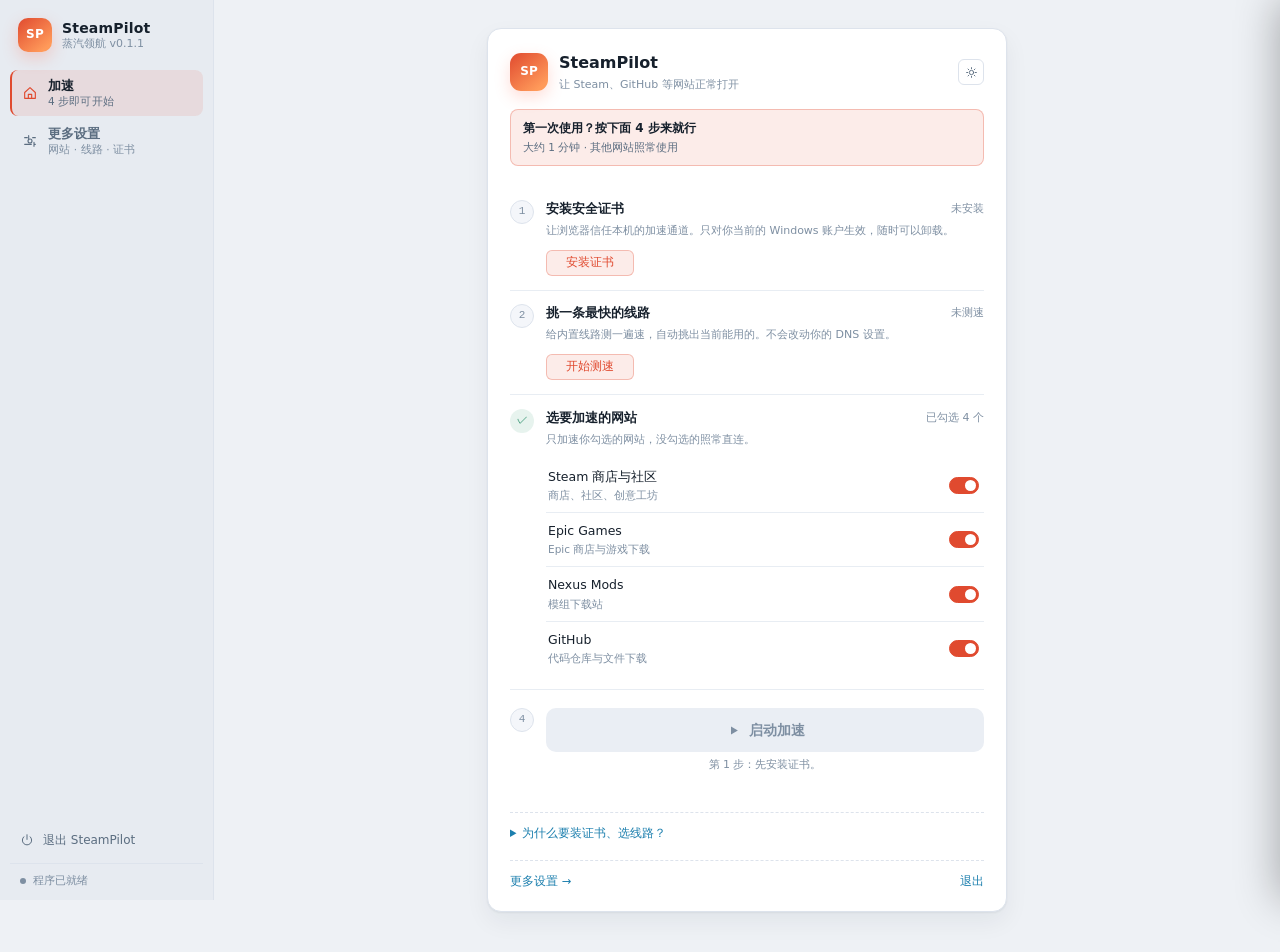
==== commit c166ef4c: "加入 gh-proxy 镜像下载入口与 SHA256 校验，升级到 v0.1.1" ====
--- a/static/index.html
+++ b/static/index.html
@@ -14,7 +14,7 @@
       <div class="brand-mark">SP</div>
       <div class="brand-txt">
         <strong>SteamPilot</strong>
-        <span>蒸汽领航 v0.1.0</span>
+        <span>蒸汽领航 v0.1.1</span>
       </div>
     </div>
 
@@ -208,10 +208,14 @@
               <div class="row-label"><strong>启动后自动加速</strong><span>沿用上次启用的服务</span></div>
               <input type="checkbox" class="sw" id="set-auto" />
             </label>
-            <label class="row-line">
-              <div class="row-label"><strong>自动检查更新</strong><span>GitHub Releases 通道</span></div>
-              <input type="checkbox" class="sw" id="set-update" checked />
-            </label>
+            <div class="row-line">
+              <div class="row-label"><strong>检查更新</strong><span id="update-status">当前版本 v0.1.1 · GitHub Releases 通道</span></div>
+              <div class="row-update-actions">
+                <button class="btn-sm" id="btn-check-update" title="检查是否有新版本">检查</button>
+                <button class="btn-sm accent" id="btn-mirror" title="通过 gh-proxy 镜像下载安装包" hidden>镜像下载</button>
+                <input type="checkbox" class="sw" id="set-update" checked title="启动时自动检查更新" />
+              </div>
+            </div>
           </section>
 
           <section class="sec">
--- a/static/styles.css
+++ b/static/styles.css
@@ -561,6 +561,9 @@
   border-bottom: 1px solid var(--line-soft);
 }
 .row-line:last-child { border-bottom: 0; }
+.row-update-actions { display: flex; align-items: center; gap: 12px; flex-shrink: 0; }
+.row-label span.has-update { color: var(--accent); }
+.row-label span.check-error { color: var(--amber); }
 .row-label { display: flex; flex-direction: column; gap: 2px; min-width: 0; }
 .row-label strong { font-size: 12px; font-weight: 500; }
 .row-label span { color: var(--dim-2); font-size: 10.5px; }
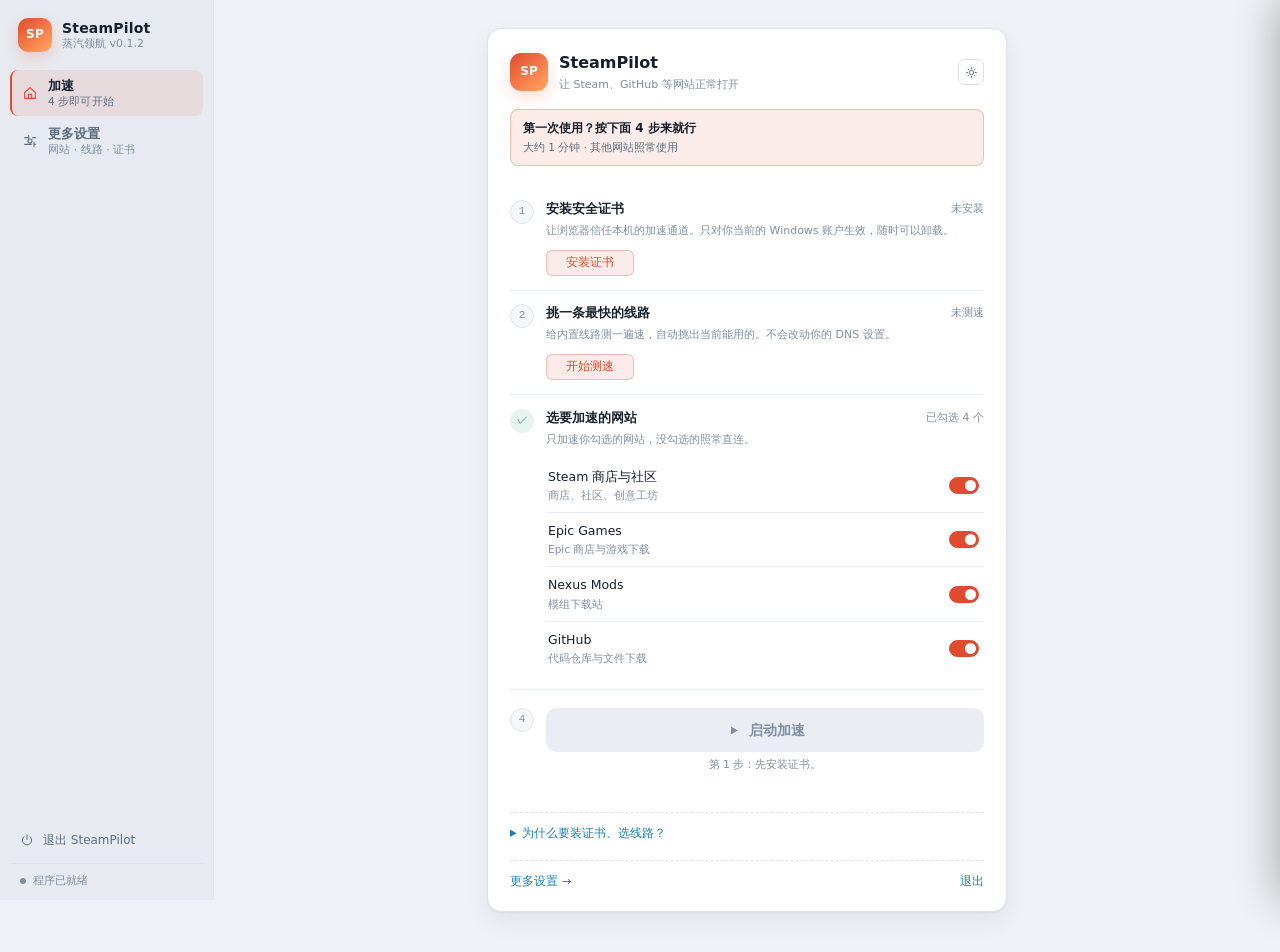
==== commit 081e39cb: "修复 v0.1.1 启动闪退：探针在 setup 无 Tokio runtime 时 panic" ====
--- a/static/index.html
+++ b/static/index.html
@@ -14,7 +14,7 @@
       <div class="brand-mark">SP</div>
       <div class="brand-txt">
         <strong>SteamPilot</strong>
-        <span>蒸汽领航 v0.1.1</span>
+        <span>蒸汽领航 v0.1.2</span>
       </div>
     </div>
 
@@ -209,7 +209,7 @@
               <input type="checkbox" class="sw" id="set-auto" />
             </label>
             <div class="row-line">
-              <div class="row-label"><strong>检查更新</strong><span id="update-status">当前版本 v0.1.1 · GitHub Releases 通道</span></div>
+              <div class="row-label"><strong>检查更新</strong><span id="update-status">当前版本 v0.1.2 · GitHub Releases 通道</span></div>
               <div class="row-update-actions">
                 <button class="btn-sm" id="btn-check-update" title="检查是否有新版本">检查</button>
                 <button class="btn-sm accent" id="btn-mirror" title="通过 gh-proxy 镜像下载安装包" hidden>镜像下载</button>
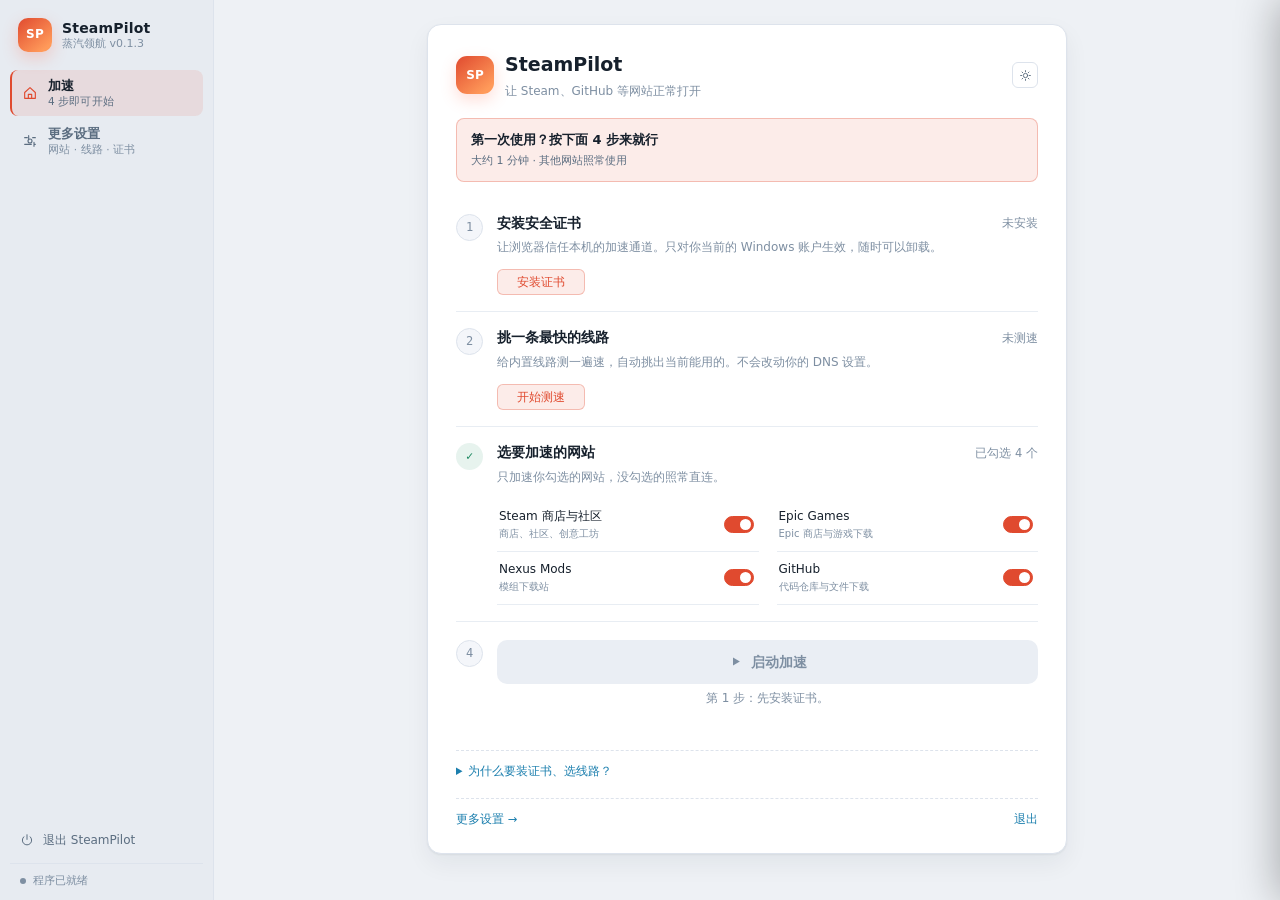
==== commit eb742707: "UI: 缩小窗口到 980x700，首页卡片放大并改两列网站列表" ====
--- a/static/index.html
+++ b/static/index.html
@@ -14,7 +14,7 @@
       <div class="brand-mark">SP</div>
       <div class="brand-txt">
         <strong>SteamPilot</strong>
-        <span>蒸汽领航 v0.1.2</span>
+        <span>蒸汽领航 v0.1.3</span>
       </div>
     </div>
 
@@ -209,7 +209,7 @@
               <input type="checkbox" class="sw" id="set-auto" />
             </label>
             <div class="row-line">
-              <div class="row-label"><strong>检查更新</strong><span id="update-status">当前版本 v0.1.2 · GitHub Releases 通道</span></div>
+              <div class="row-label"><strong>检查更新</strong><span id="update-status">当前版本 v0.1.3 · GitHub Releases 通道</span></div>
               <div class="row-update-actions">
                 <button class="btn-sm" id="btn-check-update" title="检查是否有新版本">检查</button>
                 <button class="btn-sm accent" id="btn-mirror" title="通过 gh-proxy 镜像下载安装包" hidden>镜像下载</button>
--- a/static/styles.css
+++ b/static/styles.css
@@ -674,15 +674,15 @@
 .home-wrap {
   flex: 1; min-width: 0; overflow: auto;
   display: grid; place-items: center;
-  padding: 28px 20px 40px;
+  padding: 24px 22px 28px;
 }
 .home-card {
-  width: min(520px, 100%);
+  width: min(640px, 100%);
   background: var(--panel);
   border: 1px solid var(--line);
   border-radius: 14px;
   box-shadow: var(--shadow);
-  padding: 22px;
+  padding: 26px 28px;
 }
 .home-top { display: flex; align-items: center; justify-content: space-between; gap: 12px; }
 .home-brand { display: flex; align-items: center; gap: 11px; min-width: 0; }
@@ -693,37 +693,37 @@
   color: #fff; font-size: 12px; font-weight: 800;
   box-shadow: 0 6px 16px rgba(255, 100, 72, 0.22);
 }
-.home-brand h1 { margin: 0; font-size: 16px; font-weight: 650; }
-.home-brand p { margin: 3px 0 0; color: var(--dim-2); font-size: 11px; }
+.home-brand h1 { margin: 0; font-size: 19px; font-weight: 650; }
+.home-brand p { margin: 4px 0 0; color: var(--dim-2); font-size: 12px; }
 
 .home-welcome {
-  margin-top: 16px; padding: 10px 12px;
-  display: flex; flex-direction: column; gap: 2px;
+  margin-top: 18px; padding: 12px 14px;
+  display: flex; flex-direction: column; gap: 3px;
   background: var(--accent-soft); border: 1px solid var(--accent-line);
   border-radius: 8px;
 }
-.home-welcome strong { font-size: 12px; font-weight: 600; }
-.home-welcome span { color: var(--dim); font-size: 10.5px; }
+.home-welcome strong { font-size: 13px; font-weight: 600; }
+.home-welcome span { color: var(--dim); font-size: 11px; }
 
 /* 四步引导 */
-.steps-list { list-style: none; margin: 20px 0 0; padding: 0; }
+.steps-list { list-style: none; margin: 16px 0 0; padding: 0; }
 .step-item {
-  display: flex; gap: 12px; padding: 14px 0;
+  display: flex; gap: 14px; padding: 16px 0;
   border-bottom: 1px solid var(--line-soft);
 }
 .step-item:last-child { border-bottom: 0; }
 .step-no {
-  width: 24px; height: 24px; flex: 0 0 24px; border-radius: 50%;
-  display: grid; place-items: center; font-family: Consolas, monospace; font-size: 11px;
+  width: 27px; height: 27px; flex: 0 0 27px; border-radius: 50%;
+  display: grid; place-items: center; font-family: Consolas, monospace; font-size: 12px;
   background: var(--panel-2); border: 1px solid var(--line); color: var(--dim-2);
 }
 .step-no.done { background: var(--green-soft); border-color: transparent; color: var(--green); }
 .step-body { flex: 1; min-width: 0; }
 .step-line { display: flex; align-items: center; justify-content: space-between; gap: 10px; }
-.step-line strong { font-size: 12.5px; font-weight: 600; }
-.step-state { color: var(--dim-2); font-size: 11px; white-space: nowrap; }
+.step-line strong { font-size: 13.5px; font-weight: 600; }
+.step-state { color: var(--dim-2); font-size: 11.5px; white-space: nowrap; }
 .step-state.ok { color: var(--green); }
-.step-item p { margin: 4px 0 10px; color: var(--dim-2); font-size: 11px; line-height: 1.6; }
+.step-item p { margin: 5px 0 12px; color: var(--dim-2); font-size: 12px; line-height: 1.6; }
 .step-item .btn-sm { min-width: 88px; }
 #step-run { padding-top: 18px; }
 
@@ -742,18 +742,21 @@
 .home-run-ico { width: 15px; height: 15px; }
 .home-hint { margin: 9px 0 0; text-align: center; color: var(--dim-2); font-size: 11px; }
 
-.home-sites { margin-top: 8px; }
+.home-sites {
+  margin-top: 10px;
+  display: grid; grid-template-columns: repeat(2, minmax(0, 1fr)); column-gap: 18px;
+}
 .home-site {
-  display: flex; align-items: center; gap: 10px;
+  display: flex; align-items: center; gap: 8px;
   padding: 9px 2px; border-bottom: 1px solid var(--line-soft);
 }
-.home-site:last-child { border-bottom: 0; }
 .home-site-txt { flex: 1; min-width: 0; }
-.home-site-txt strong { display: block; font-size: 12.5px; font-weight: 500; }
+.home-site-txt strong { display: block; font-size: 12px; font-weight: 500; }
 .home-site-txt small {
-  display: block; color: var(--dim-2); font-size: 10.5px; margin-top: 2px;
+  display: block; color: var(--dim-2); font-size: 10px; margin-top: 2px;
   overflow: hidden; text-overflow: ellipsis; white-space: nowrap;
 }
+@media (max-width: 760px) { .home-sites { grid-template-columns: 1fr; } }
 
 .simple-foot {
   display: flex; align-items: center; justify-content: space-between; gap: 12px;
